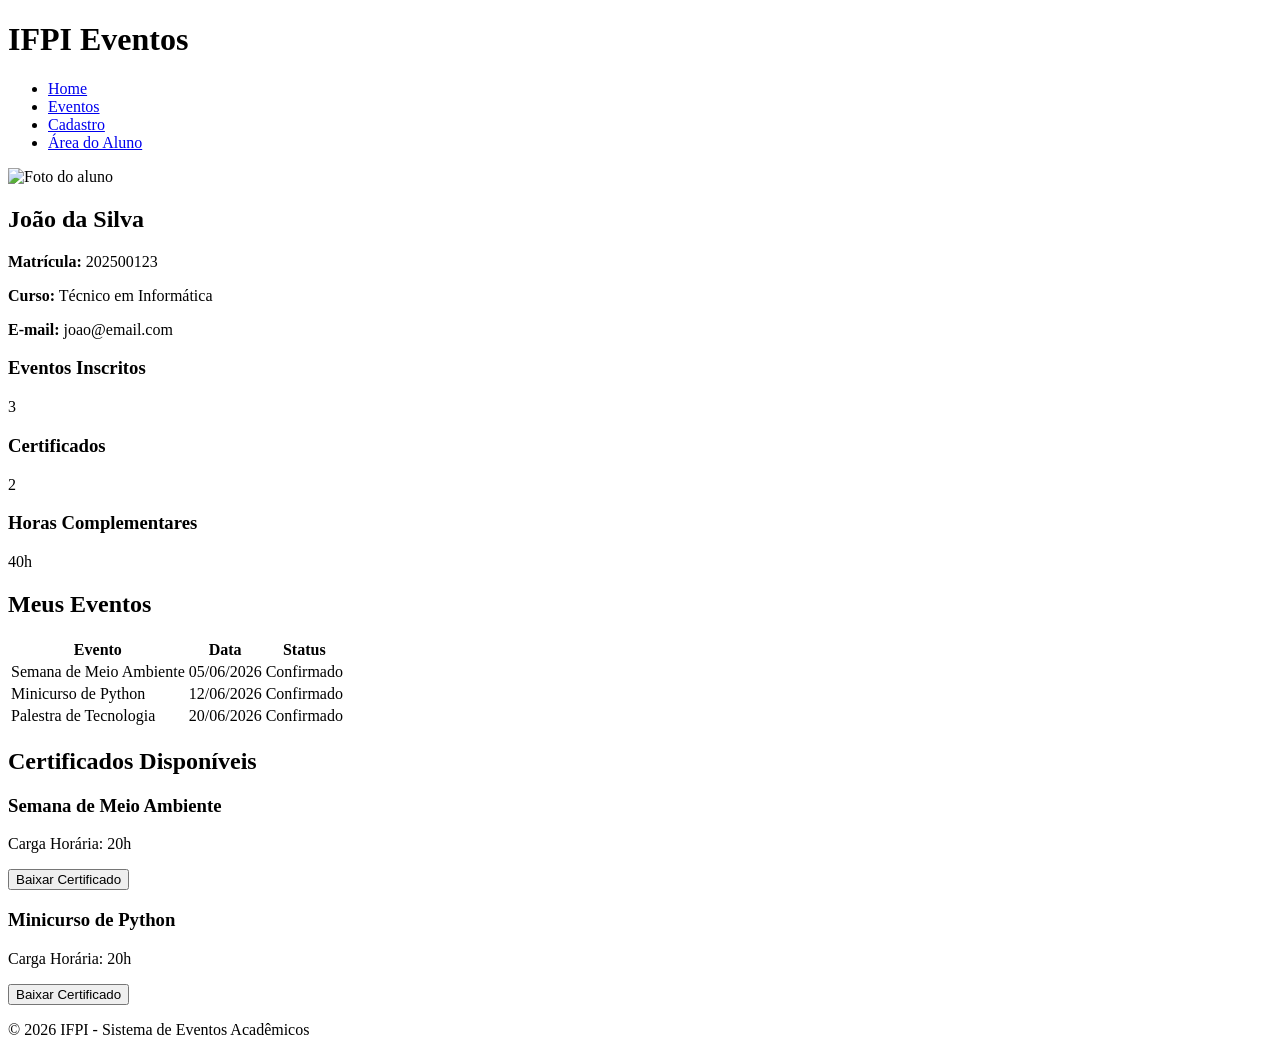
==== aluno.html @ 0d6bc94c "upload de arquivos" ====
<!DOCTYPE html>
<html lang="pt-BR">
<head>
    <meta charset="UTF-8">
    <meta name="viewport" content="width=device-width, initial-scale=1.0">
    <title>Área do Aluno - IFPI</title>

    <link rel="stylesheet" href="css/style.css">
</head>
<body>

   
    <header>

        <div class="logo">
            <h1>IFPI Eventos</h1>
        </div>

        <nav>
            <ul>
                <li><a href="index.html">Home</a></li>
                <li><a href="eventos.html">Eventos</a></li>
                <li><a href="cadastro.html">Cadastro</a></li>
                <li><a href="aluno.html">Área do Aluno</a></li>
            </ul>
        </nav>

    </header>

    <section class="perfil-aluno">

        <img src="imagens/perfil-aluno.jpg" alt="Foto do aluno">

        <h2>João da Silva</h2>

        <p><strong>Matrícula:</strong> 202500123</p>

        <p><strong>Curso:</strong> Técnico em Informática</p>

        <p><strong>E-mail:</strong> joao@email.com</p>

    </section>

    
    <section class="resumo">

        <div class="card-resumo">
            <h3>Eventos Inscritos</h3>
            <p>3</p>
        </div>

        <div class="card-resumo">
            <h3>Certificados</h3>
            <p>2</p>
        </div>

        <div class="card-resumo">
            <h3>Horas Complementares</h3>
            <p>40h</p>
        </div>

    </section>

    
    <section class="inscricoes">

        <h2>Meus Eventos</h2>

        <table>

            <tr>
                <th>Evento</th>
                <th>Data</th>
                <th>Status</th>
            </tr>

            <tr>
                <td>Semana de Meio Ambiente</td>
                <td>05/06/2026</td>
                <td>Confirmado</td>
            </tr>

            <tr>
                <td>Minicurso de Python</td>
                <td>12/06/2026</td>
                <td>Confirmado</td>
            </tr>

            <tr>
                <td>Palestra de Tecnologia</td>
                <td>20/06/2026</td>
                <td>Confirmado</td>
            </tr>

        </table>

    </section>

    
    <section class="certificados">

        <h2>Certificados Disponíveis</h2>

        <div class="lista-certificados">

            <article class="certificado">

                <h3>Semana de Meio Ambiente</h3>

                <p>Carga Horária: 20h</p>

                <button>Baixar Certificado</button>

            </article>

            <article class="certificado">

                <h3>Minicurso de Python</h3>

                <p>Carga Horária: 20h</p>

                <button>Baixar Certificado</button>

            </article>

        </div>

    </section>

    
    <footer>

        <p>
            © 2026 IFPI - Sistema de Eventos Acadêmicos
        </p>

    </footer>

</body>
</html>
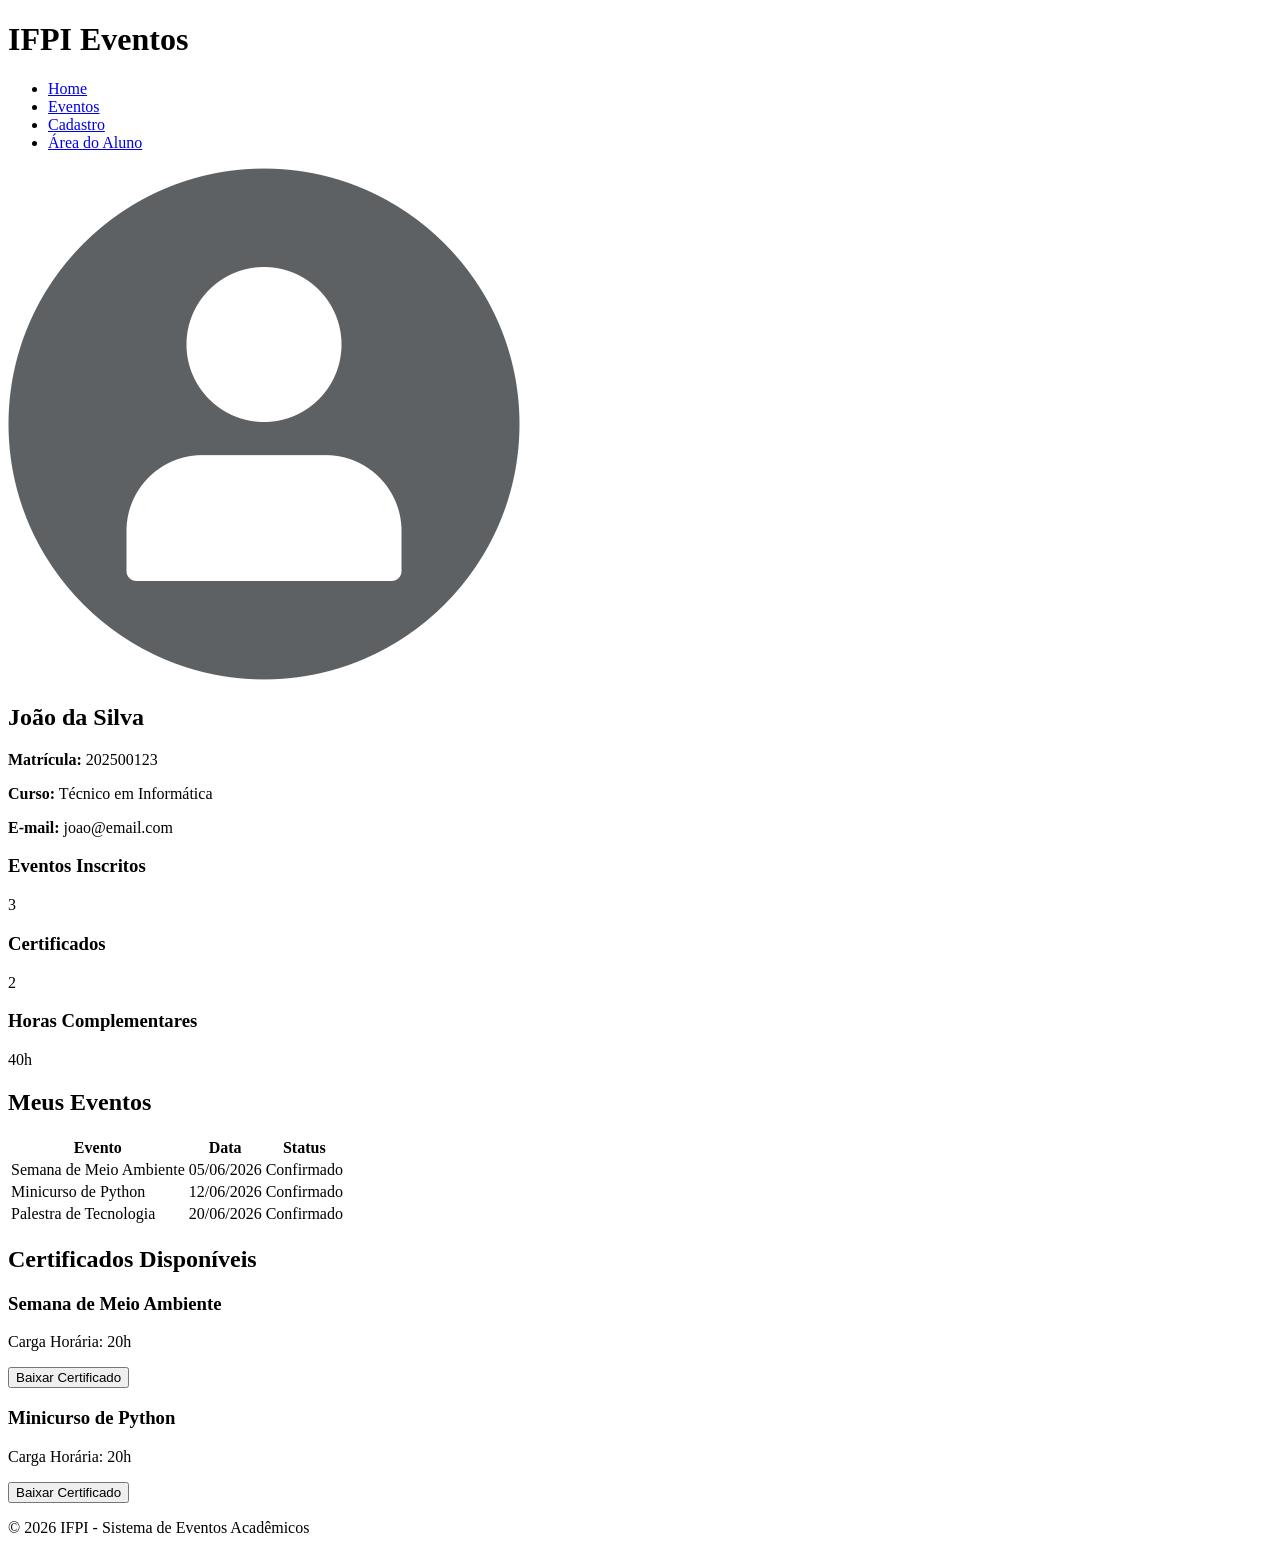
==== commit 13f8801f: "upload" ====
--- a/aluno.html
+++ b/aluno.html
@@ -29,7 +29,7 @@
 
     <section class="perfil-aluno">
 
-        <img src="imagens/perfil-aluno.jpg" alt="Foto do aluno">
+        <img src="img/perfil.png" alt="Foto do aluno">
 
         <h2>João da Silva</h2>
 
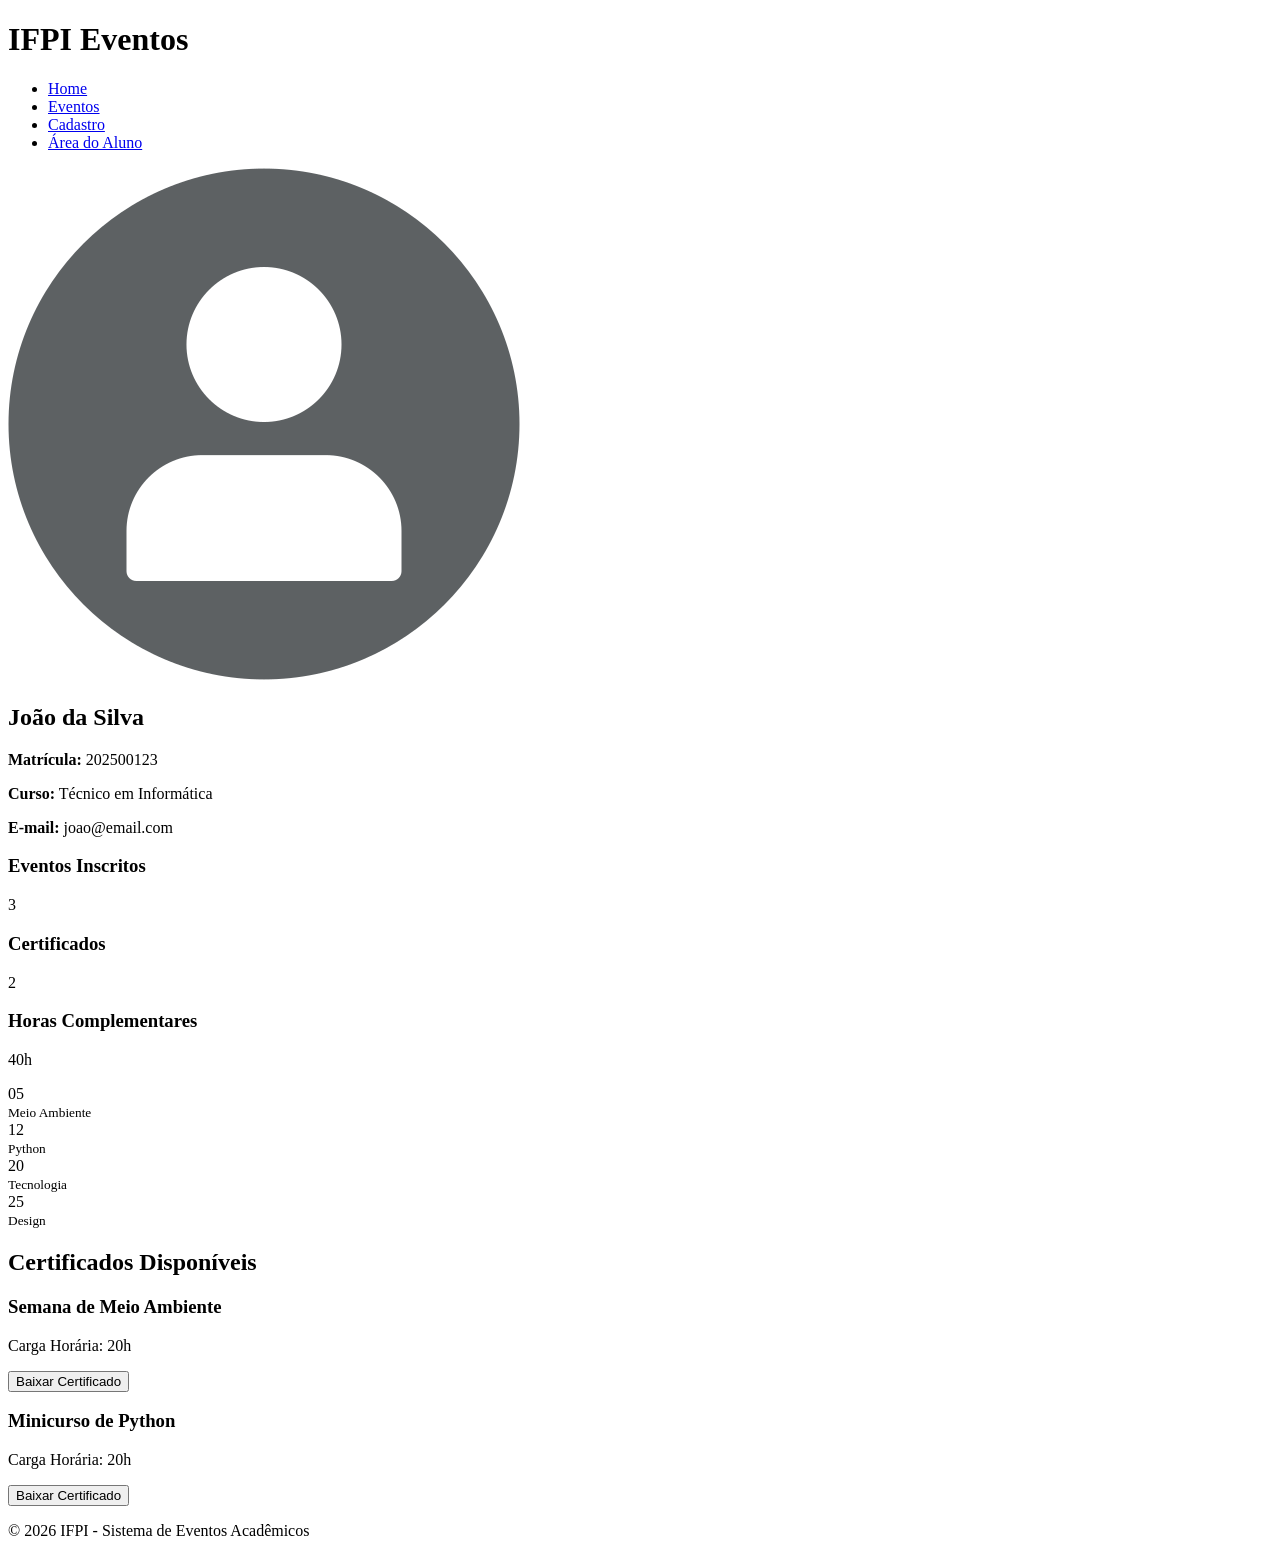
==== commit d08e5cbe: "upload" ====
--- a/aluno.html
+++ b/aluno.html
@@ -62,40 +62,25 @@
     </section>
 
     
-    <section class="inscricoes">
+    <div class="calendar-day highlight">
+  05<br>
+  <small>Meio Ambiente</small>
+</div>
 
-        <h2>Meus Eventos</h2>
+<div class="calendar-day highlight">
+  12<br>
+  <small>Python</small>
+</div>
 
-        <table>
+<div class="calendar-day highlight">
+  20<br>
+  <small>Tecnologia</small>
+</div>
 
-            <tr>
-                <th>Evento</th>
-                <th>Data</th>
-                <th>Status</th>
-            </tr>
-
-            <tr>
-                <td>Semana de Meio Ambiente</td>
-                <td>05/06/2026</td>
-                <td>Confirmado</td>
-            </tr>
-
-            <tr>
-                <td>Minicurso de Python</td>
-                <td>12/06/2026</td>
-                <td>Confirmado</td>
-            </tr>
-
-            <tr>
-                <td>Palestra de Tecnologia</td>
-                <td>20/06/2026</td>
-                <td>Confirmado</td>
-            </tr>
-
-        </table>
-
-    </section>
-
+<div class="calendar-day highlight">
+  25<br>
+  <small>Design</small>
+</div>
     
     <section class="certificados">
 
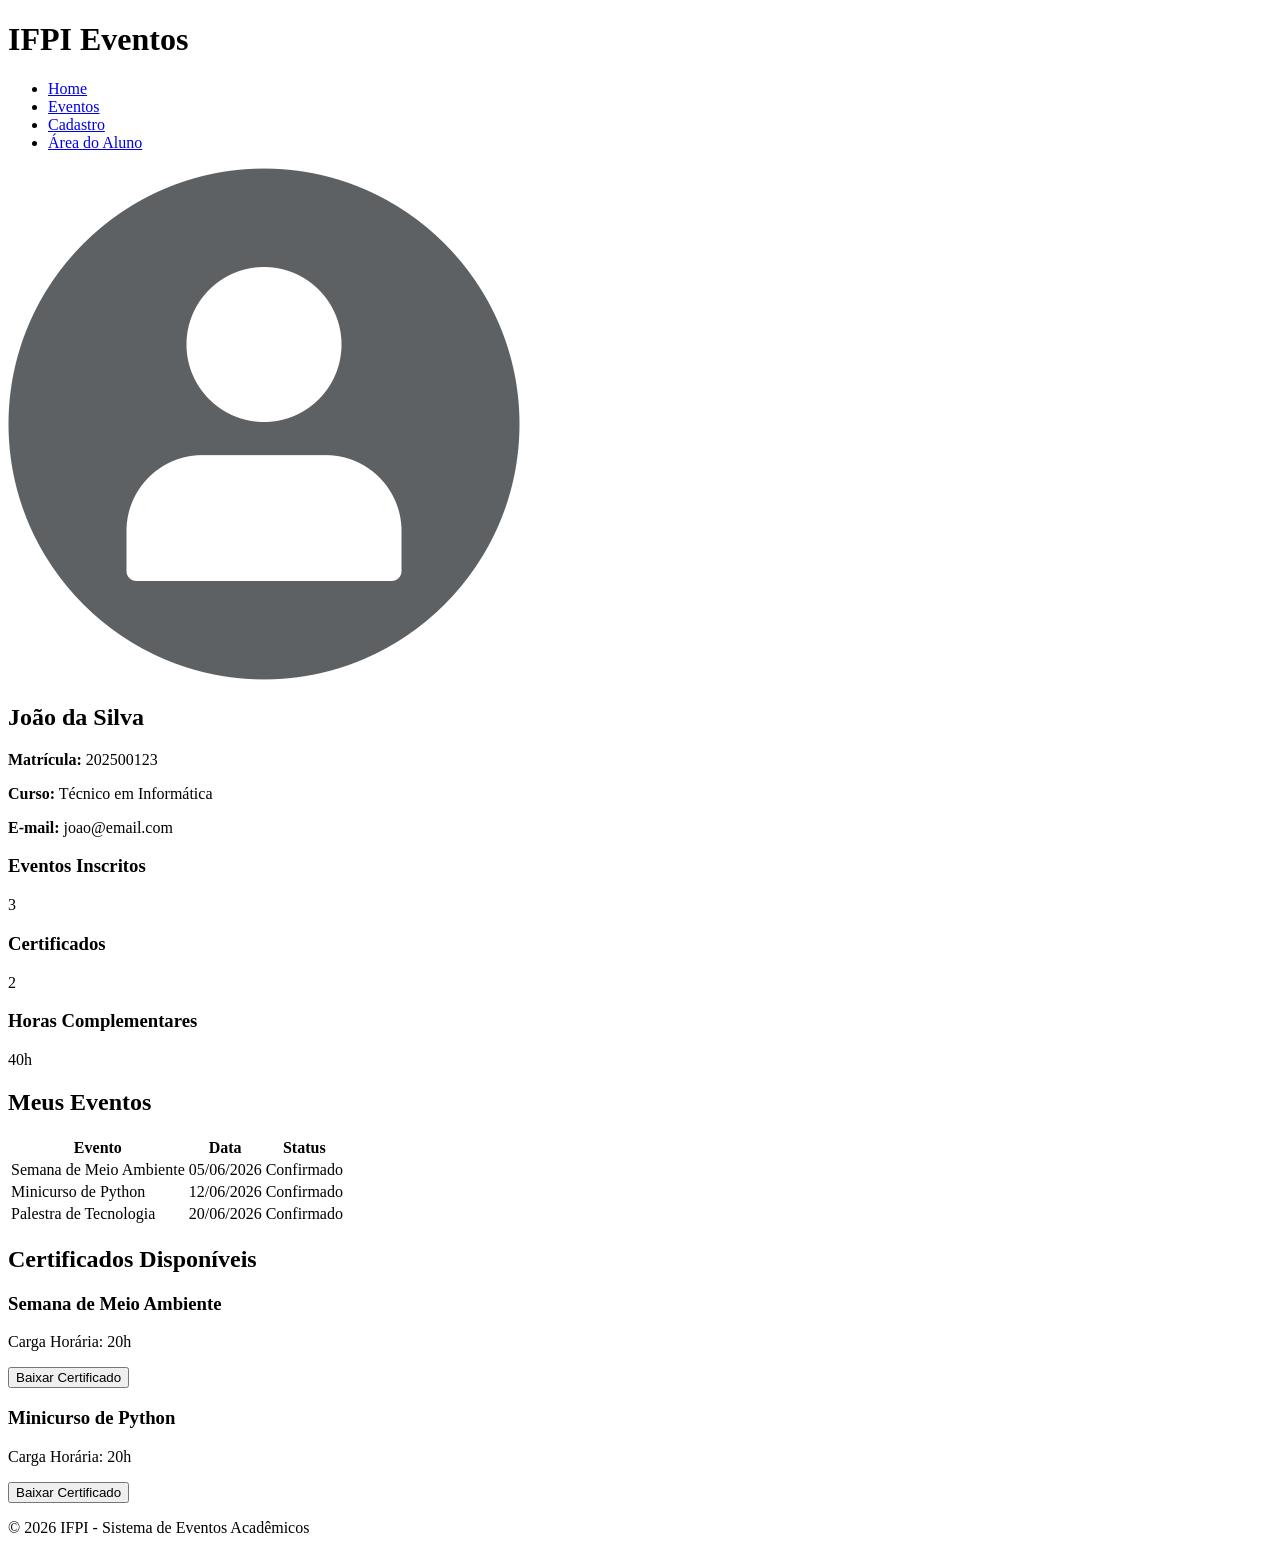
==== commit 4474e2d9: "comit" ====
--- a/aluno.html
+++ b/aluno.html
@@ -62,25 +62,40 @@
     </section>
 
     
-    <div class="calendar-day highlight">
-  05<br>
-  <small>Meio Ambiente</small>
-</div>
+    <section class="inscricoes">
 
-<div class="calendar-day highlight">
-  12<br>
-  <small>Python</small>
-</div>
+        <h2>Meus Eventos</h2>
 
-<div class="calendar-day highlight">
-  20<br>
-  <small>Tecnologia</small>
-</div>
+        <table>
 
-<div class="calendar-day highlight">
-  25<br>
-  <small>Design</small>
-</div>
+            <tr>
+                <th>Evento</th>
+                <th>Data</th>
+                <th>Status</th>
+            </tr>
+
+            <tr>
+                <td>Semana de Meio Ambiente</td>
+                <td>05/06/2026</td>
+                <td>Confirmado</td>
+            </tr>
+
+            <tr>
+                <td>Minicurso de Python</td>
+                <td>12/06/2026</td>
+                <td>Confirmado</td>
+            </tr>
+
+            <tr>
+                <td>Palestra de Tecnologia</td>
+                <td>20/06/2026</td>
+                <td>Confirmado</td>
+            </tr>
+
+        </table>
+
+    </section>
+
     
     <section class="certificados">
 
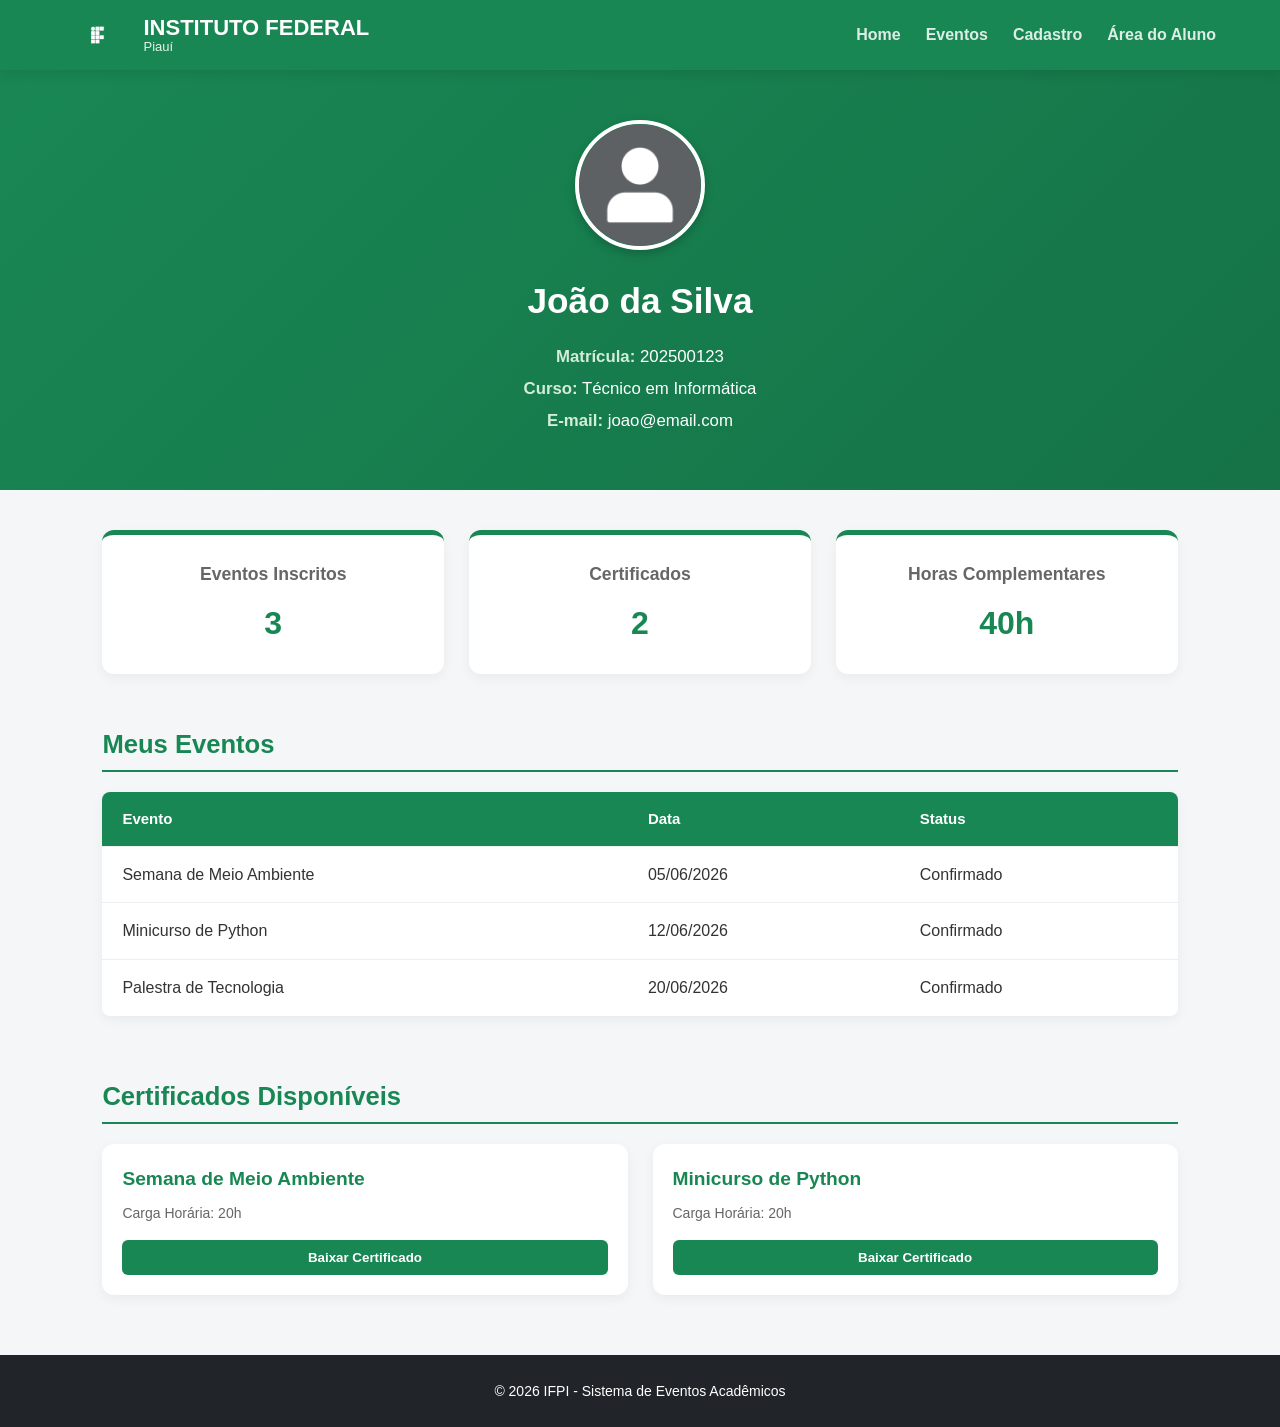
==== commit 52dcc1e8: "j" ====
--- a/aluno.html
+++ b/aluno.html
@@ -5,16 +5,20 @@
     <meta name="viewport" content="width=device-width, initial-scale=1.0">
     <title>Área do Aluno - IFPI</title>
 
-    <link rel="stylesheet" href="css/style.css">
+    <link rel="stylesheet" href="css/aluno.css">
 </head>
 <body>
 
    
     <header>
 
-        <div class="logo">
-            <h1>IFPI Eventos</h1>
-        </div>
+      <div class="logo">
+    <img src="img/logo.png" alt="Logo IFPI">
+
+    <div class="logo-texto">
+        <h1>INSTITUTO FEDERAL</h1>
+        <h4>Piauí</h4>
+    </div>
 
         <nav>
             <ul>
--- a/css/aluno.css
+++ b/css/aluno.css
@@ -0,0 +1,362 @@
+/* ==========================================================================
+   1. RESET, CONFIGURAÇÕES GERAIS E COMPATIBILIDADE DA HOME
+   ========================================================================== */
+* {
+    margin: 0;
+    padding: 0;
+    box-sizing: border-box;
+}
+
+body {
+    font-family: Arial, sans-serif;
+    background-color: #f4f6f8;
+    color: #333;
+    line-height: 1.6;
+}
+
+/* ==========================================================================
+   2. CABEÇALHO (HEADER) E MENU DE NAVEGAÇÃO (IDÊNTICO À HOME)
+   ========================================================================== */
+header {
+    background-color: #198754; 
+    display: flex;
+    align-items: center;
+    padding: 10px 5%; 
+    min-height: 70px; 
+    box-shadow: 0 4px 12px rgba(0, 0, 0, 0.1);
+    position: relative; /* Mantém o cabeçalho como ponto de referência */
+    z-index: 1000;
+    width: 100%;
+}
+
+/* Container da Logo */
+.logo {
+    display: flex;
+    align-items: center;
+    gap: 12px;
+}
+
+.logo img {
+    height: 45px;
+    width: auto;
+    display: block;
+}
+
+.logo-texto {
+    display: flex;
+    flex-direction: column;
+    justify-content: center;
+}
+
+.logo-texto h1 {
+    color: #ffffff;
+    font-size: 18px;
+    font-weight: 700;
+    white-space: nowrap;
+    margin: 0;
+    line-height: 1.1;
+}
+
+.logo-texto h4 {
+    color: rgba(255, 255, 255, 0.9);
+    font-size: 13px;
+    font-weight: 400;
+    margin: 0;
+    line-height: 1.1;
+}
+
+/* Também mantém compatibilidade caso o HTML antigo com apenas h1 esteja rodando */
+.logo h1 {
+    color: #ffffff;
+    font-size: 22px;
+    font-weight: 700;
+    white-space: nowrap;
+    margin: 0;
+}
+
+/* FORÇANDO O MENU PARA A DIREITA (INDEPENDENTE DO HTML) */
+nav {
+    position: absolute;
+    right: 5%; /* Alinha perfeitamente com a margem direita do header */
+    top: 50%;
+    transform: translateY(-50%); /* Centraliza o menu verticalmente */
+}
+
+nav ul {
+    display: flex;
+    list-style: none;
+    gap: 25px;
+    margin: 0;
+    padding: 0;
+}
+
+nav ul li a {
+    color: rgba(255, 255, 255, 0.85);
+    text-decoration: none;
+    font-weight: 600;
+    font-size: 16px;
+    transition: color 0.2s ease;
+    white-space: nowrap;
+}
+
+nav ul li a:hover {
+    color: #ffffff;
+}
+
+/* ==========================================================================
+   3. SEÇÃO: PERFIL DO ALUNO (BANNER PRINCIPAL)
+   ========================================================================== */
+.perfil-aluno {
+    background: linear-gradient(135deg, #198754, #157347);
+    color: white;
+    text-align: center;
+    padding: 50px 20px;
+}
+
+.perfil-aluno img {
+    width: 130px;
+    height: 130px;
+    border-radius: 50%;
+    object-fit: cover;
+    border: 4px solid white;
+    box-shadow: 0 4px 10px rgba(0, 0, 0, 0.2);
+    margin-bottom: 15px;
+}
+
+.perfil-aluno h2 {
+    font-size: 2.2rem;
+    margin-bottom: 15px;
+}
+
+.perfil-aluno p {
+    font-size: 1.05rem;
+    margin-bottom: 5px;
+    font-weight: 300;
+}
+
+.perfil-aluno p strong {
+    color: #d4edda;
+    font-weight: bold;
+}
+
+/* ==========================================================================
+   4. SEÇÃO: RESUMO (CARDS DE HORAS E EVENTOS)
+   ========================================================================== */
+.resumo {
+    display: grid;
+    grid-template-columns: repeat(auto-fit, minmax(250px, 1fr));
+    gap: 25px;
+    padding: 40px 8% 20px;
+}
+
+.card-resumo {
+    background: white;
+    border-radius: 12px;
+    padding: 25px;
+    text-align: center;
+    box-shadow: 0 4px 12px rgba(0,0,0,0.05);
+    border-top: 5px solid #198754; /* Linha verde no topo do card */
+    transition: transform 0.3s ease;
+}
+
+.card-resumo:hover {
+    transform: translateY(-5px);
+}
+
+.card-resumo h3 {
+    color: #666;
+    font-size: 1.1rem;
+    margin-bottom: 10px;
+}
+
+.card-resumo p {
+    color: #198754;
+    font-size: 2rem;
+    font-weight: bold;
+}
+
+/* ==========================================================================
+   5. SEÇÃO: INSCRIÇÕES (TABELA DE EVENTOS)
+   ========================================================================== */
+.inscricoes {
+    padding: 30px 8%;
+}
+
+.inscricoes h2 {
+    color: #198754;
+    font-size: 1.6rem;
+    margin-bottom: 20px;
+    border-bottom: 2px solid #198754;
+    padding-bottom: 5px;
+}
+
+/* Estilização da Tabela */
+table {
+    width: 100%;
+    border-collapse: collapse;
+    background: white;
+    border-radius: 8px;
+    overflow: hidden;
+    box-shadow: 0 4px 12px rgba(0,0,0,0.05);
+}
+
+th, td {
+    padding: 15px 20px;
+    text-align: left;
+}
+
+th {
+    background-color: #198754;
+    color: white;
+    font-weight: bold;
+    font-size: 15px;
+}
+
+tr {
+    border-bottom: 1px solid #eee;
+}
+
+tr:last-child {
+    border-bottom: none;
+}
+
+tr:hover {
+    background-color: #f8f9fa; /* Efeito hover discreto nas linhas */
+}
+
+/* ==========================================================================
+   6. SEÇÃO: CERTIFICADOS
+   ========================================================================== */
+.certificados {
+    padding: 30px 8% 60px;
+}
+
+.certificados h2 {
+    color: #198754;
+    font-size: 1.6rem;
+    margin-bottom: 20px;
+    border-bottom: 2px solid #198754;
+    padding-bottom: 5px;
+}
+
+.lista-certificados {
+    display: grid;
+    grid-template-columns: repeat(auto-fit, minmax(300px, 1fr));
+    gap: 25px;
+}
+
+.certificado {
+    background: white;
+    border-radius: 12px;
+    padding: 20px;
+    box-shadow: 0 4px 12px rgba(0,0,0,0.05);
+    display: flex;
+    flex-direction: column;
+    justify-content: space-between;
+}
+
+.certificado h3 {
+    color: #198754;
+    font-size: 1.2rem;
+    margin-bottom: 8px;
+}
+
+.certificado p {
+    color: #666;
+    font-size: 14px;
+    margin-bottom: 15px;
+}
+
+.certificado button {
+    background-color: #198754;
+    color: white;
+    border: none;
+    padding: 10px;
+    border-radius: 6px;
+    font-weight: bold;
+    cursor: pointer;
+    transition: 0.3s;
+    width: 100%;
+}
+
+.certificado button:hover {
+    background-color: #146c43;
+}
+
+/* ==========================================================================
+   7. RODAPÉ (FOOTER)
+   ========================================================================== */
+footer {
+    background-color: #212529;
+    color: white;
+    text-align: center;
+    padding: 25px 20px;
+    font-size: 14px;
+    width: 100%;
+}
+
+/* ==========================================================================
+   8. RESPONSIVIDADE (Telas menores e Celulares)
+   ========================================================================== */
+@media (max-width: 768px) {
+    header {
+        flex-direction: column;
+        gap: 15px;
+        text-align: center;
+        padding: 20px;
+    }
+
+    nav {
+        margin-left: 0;
+    }
+
+    nav ul {
+        flex-wrap: wrap;
+        justify-content: center;
+        gap: 15px;
+    }
+
+    .perfil-aluno h2 {
+        font-size: 1.8rem;
+    }
+
+    /* Transforma a tabela em blocos legíveis no celular */
+    table, thead, tbody, th, td, tr {
+        display: block;
+    }
+
+    th {
+        display: none; /* Esconde o cabeçalho da tabela no mobile */
+    }
+
+    tr {
+        margin-bottom: 15px;
+        box-shadow: 0 2px 5px rgba(0,0,0,0.05);
+        border: 1px solid #eee;
+        border-radius: 8px;
+    }
+
+    td {
+        text-align: right;
+        padding-left: 50%;
+        position: relative;
+        border-bottom: 1px solid #eee;
+    }
+
+    td:last-child {
+        border-bottom: none;
+    }
+
+    /* Adiciona etiquetas automáticas para identificar os dados na tabela mobile */
+    td::before {
+        content: attr(data-label); /* Dica: se quiser usar isso perfeito, adicione data-label="Evento" no HTML */
+        position: absolute;
+        left: 20px;
+        width: 45%;
+        padding-right: 10px;
+        white-space: nowrap;
+        text-align: left;
+        font-weight: bold;
+        color: #198754;
+    }
+}
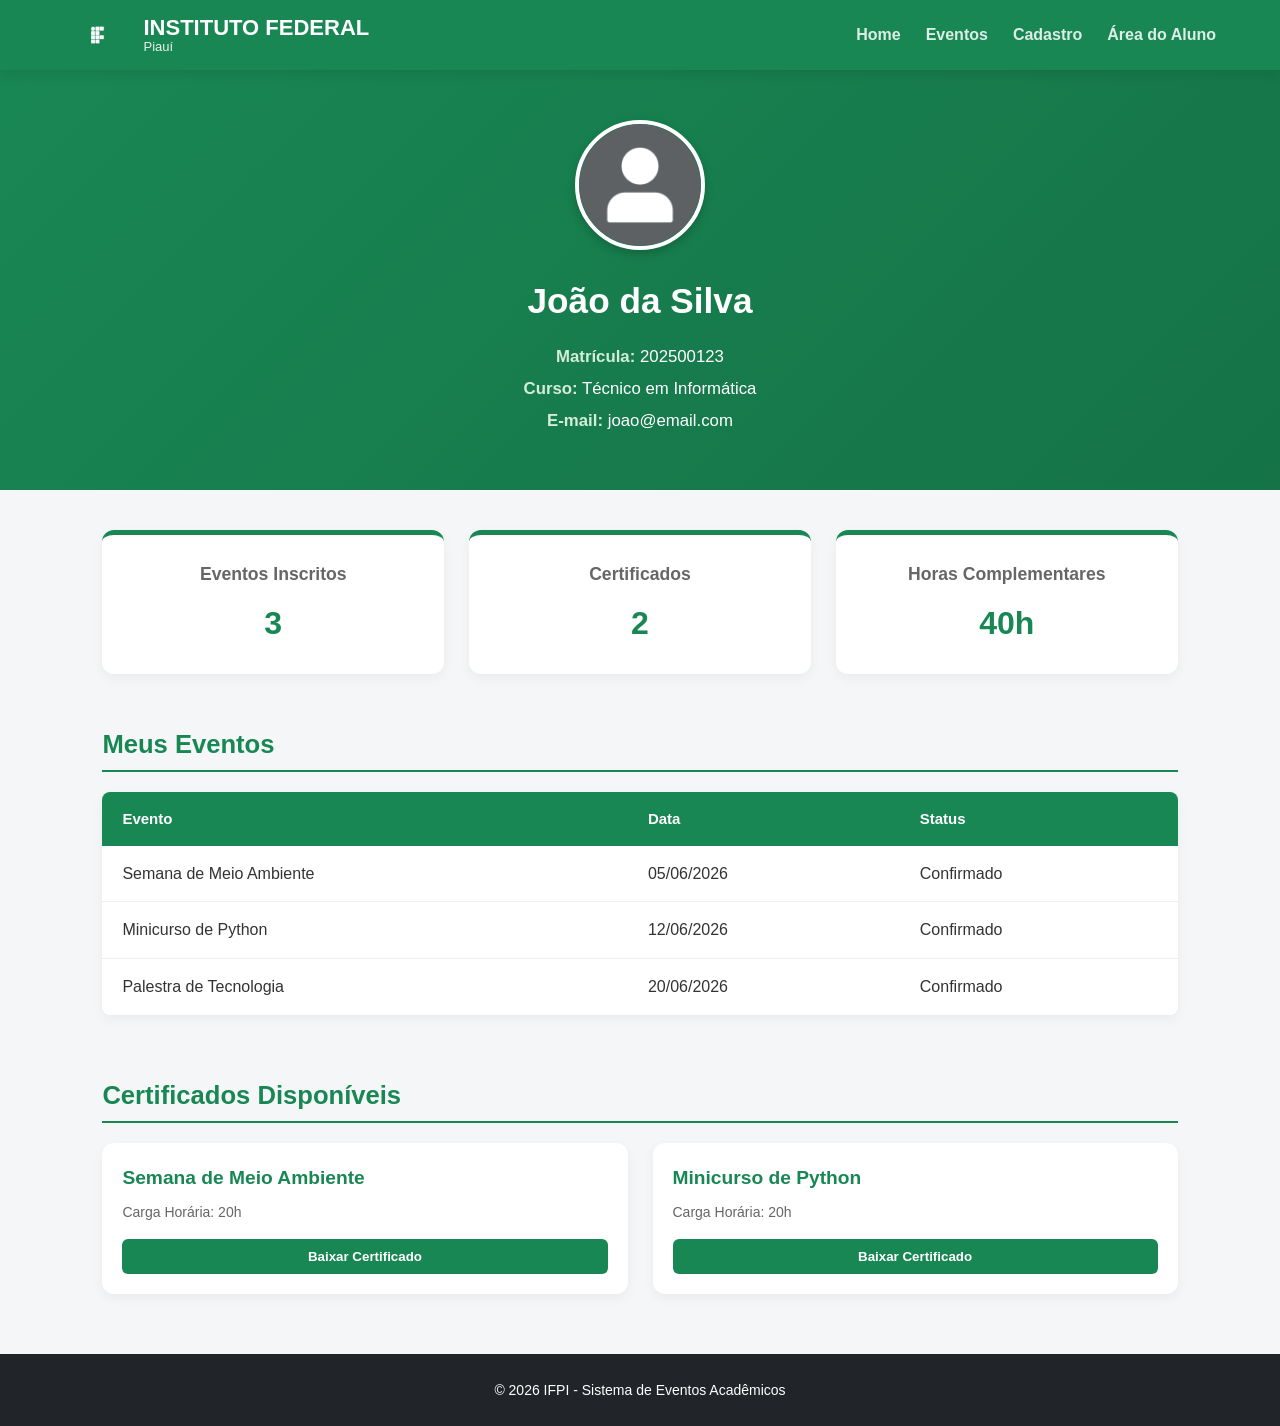
==== commit 1c8b426c: "jjjj" ====
--- a/aluno.html
+++ b/aluno.html
@@ -66,35 +66,38 @@
     </section>
 
     
-    <section class="inscricoes">
+   <section class="inscricoes">
 
         <h2>Meus Eventos</h2>
 
         <table>
+            <thead>
+                <tr>
+                    <th>Evento</th>
+                    <th>Data</th>
+                    <th>Status</th>
+                </tr>
+            </thead>
+            
+            <tbody>
+                <tr>
+                    <td data-label="Evento">Semana de Meio Ambiente</td>
+                    <td data-label="Data">05/06/2026</td>
+                    <td data-label="Status">Confirmado</td>
+                </tr>
 
-            <tr>
-                <th>Evento</th>
-                <th>Data</th>
-                <th>Status</th>
-            </tr>
+                <tr>
+                    <td data-label="Evento">Minicurso de Python</td>
+                    <td data-label="Data">12/06/2026</td>
+                    <td data-label="Status">Confirmado</td>
+                </tr>
 
-            <tr>
-                <td>Semana de Meio Ambiente</td>
-                <td>05/06/2026</td>
-                <td>Confirmado</td>
-            </tr>
-
-            <tr>
-                <td>Minicurso de Python</td>
-                <td>12/06/2026</td>
-                <td>Confirmado</td>
-            </tr>
-
-            <tr>
-                <td>Palestra de Tecnologia</td>
-                <td>20/06/2026</td>
-                <td>Confirmado</td>
-            </tr>
+                <tr>
+                    <td data-label="Evento">Palestra de Tecnologia</td>
+                    <td data-label="Data">20/06/2026</td>
+                    <td data-label="Status">Confirmado</td>
+                </tr>
+            </tbody>
 
         </table>
 
--- a/css/aluno.css
+++ b/css/aluno.css
@@ -24,7 +24,7 @@
     padding: 10px 5%; 
     min-height: 70px; 
     box-shadow: 0 4px 12px rgba(0, 0, 0, 0.1);
-    position: relative; /* Mantém o cabeçalho como ponto de referência */
+    position: relative; /* Mantém o cabeçalho como ponto de referência original */
     z-index: 1000;
     width: 100%;
 }
@@ -65,7 +65,7 @@
     line-height: 1.1;
 }
 
-/* Também mantém compatibilidade caso o HTML antigo com apenas h1 esteja rodando */
+/* Mantém compatibilidade caso o HTML antigo com apenas h1 esteja rodando */
 .logo h1 {
     color: #ffffff;
     font-size: 22px;
@@ -74,7 +74,7 @@
     margin: 0;
 }
 
-/* FORÇANDO O MENU PARA A DIREITA (INDEPENDENTE DO HTML) */
+/* FORÇANDO O MENU PARA A DIREITA (Original do seu projeto) */
 nav {
     position: absolute;
     right: 5%; /* Alinha perfeitamente com a margem direita do header */
@@ -155,7 +155,7 @@
     padding: 25px;
     text-align: center;
     box-shadow: 0 4px 12px rgba(0,0,0,0.05);
-    border-top: 5px solid #198754; /* Linha verde no topo do card */
+    border-top: 5px solid #198754;
     transition: transform 0.3s ease;
 }
 
@@ -190,7 +190,6 @@
     padding-bottom: 5px;
 }
 
-/* Estilização da Tabela */
 table {
     width: 100%;
     border-collapse: collapse;
@@ -221,7 +220,7 @@
 }
 
 tr:hover {
-    background-color: #f8f9fa; /* Efeito hover discreto nas linhas */
+    background-color: #f8f9fa;
 }
 
 /* ==========================================================================
@@ -296,65 +295,104 @@
 }
 
 /* ==========================================================================
-   8. RESPONSIVIDADE (Telas menores e Celulares)
+   8. RESPONSIVIDADE CORRIGIDA (Menu expansivo, tabelas e cards adaptados)
    ========================================================================== */
 @media (max-width: 768px) {
+    
+    /* 1. Correção do Menu e Cabeçalho */
     header {
         flex-direction: column;
-        gap: 15px;
+        align-items: center;
+        gap: 20px;
+        padding: 20px 5%;
+        min-height: auto;
+    }
+
+    .logo {
+        flex-direction: column;
         text-align: center;
-        padding: 20px;
+        gap: 8px;
     }
 
     nav {
-        margin-left: 0;
+        position: static; 
+        transform: none;  
+        width: 100%;      
     }
 
     nav ul {
-        flex-wrap: wrap;
+        flex-direction: row; 
+        flex-wrap: wrap;      
         justify-content: center;
-        gap: 15px;
-    }
-
+        gap: 12px;           
+        width: 100%;
+    }
+
+    nav ul li {
+        flex: 1 1 auto; 
+        text-align: center;
+    }
+
+    nav ul li a {
+        display: block;
+        padding: 8px 12px;
+        background-color: rgba(255, 255, 255, 0.1); 
+        border-radius: 6px;
+        font-size: 15px; 
+    }
+
+    /* 2. Redução de margens gerais no celular para ganhar espaço */
     .perfil-aluno h2 {
         font-size: 1.8rem;
     }
 
-    /* Transforma a tabela em blocos legíveis no celular */
+    .resumo, .inscricoes, .certificados {
+        padding: 20px 4%; /* Usa melhor as laterais da tela do celular */
+    }
+
+    .resumo {
+        gap: 15px; /* Deixa os cards de resumo mais próximos */
+    }
+
+    /* 3. Reestruturação da Tabela para virar blocos/cards */
     table, thead, tbody, th, td, tr {
         display: block;
+        width: 100%;
     }
 
     th {
-        display: none; /* Esconde o cabeçalho da tabela no mobile */
+        display: none; /* Esconde o cabeçalho original em linha */
     }
 
     tr {
-        margin-bottom: 15px;
-        box-shadow: 0 2px 5px rgba(0,0,0,0.05);
-        border: 1px solid #eee;
-        border-radius: 8px;
+        margin-bottom: 20px;
+        box-shadow: 0 4px 10px rgba(0,0,0,0.05);
+        border: 1px solid #e2e8f0;
+        border-radius: 10px;
+        background: white;
+        overflow: hidden;
     }
 
     td {
         text-align: right;
-        padding-left: 50%;
+        padding: 12px 20px;
+        padding-left: 45%; /* Abre espaço na esquerda para o texto fixo */
         position: relative;
-        border-bottom: 1px solid #eee;
+        border-bottom: 1px solid #f1f5f9;
     }
 
     td:last-child {
         border-bottom: none;
     }
 
-    /* Adiciona etiquetas automáticas para identificar os dados na tabela mobile */
+    /* Injeta o nome da coluna de forma elegante no lado esquerdo do celular */
     td::before {
-        content: attr(data-label); /* Dica: se quiser usar isso perfeito, adicione data-label="Evento" no HTML */
+        content: attr(data-label); 
         position: absolute;
         left: 20px;
-        width: 45%;
-        padding-right: 10px;
-        white-space: nowrap;
+        top: 50%;
+        transform: translateY(-50%); /* Centraliza o texto verticalmente */
+        width: 40%;
         text-align: left;
         font-weight: bold;
         color: #198754;
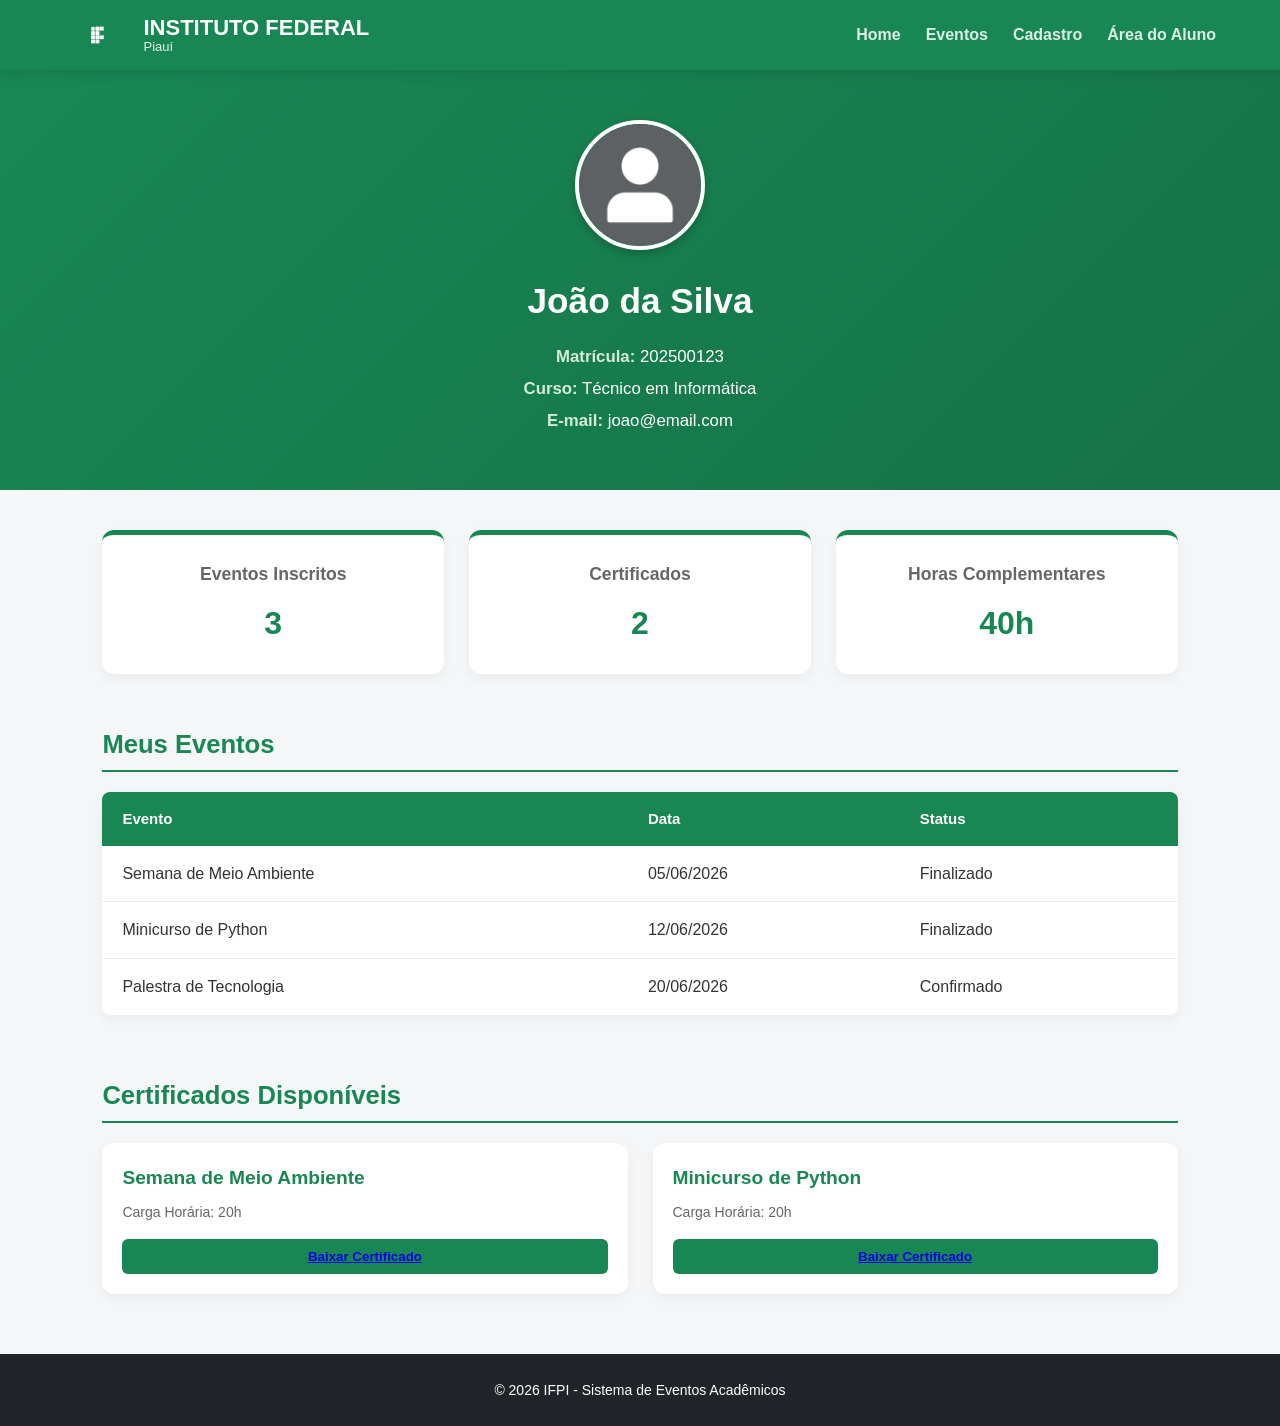
==== commit 689aedc5: "atualização" ====
--- a/aluno.html
+++ b/aluno.html
@@ -83,13 +83,13 @@
                 <tr>
                     <td data-label="Evento">Semana de Meio Ambiente</td>
                     <td data-label="Data">05/06/2026</td>
-                    <td data-label="Status">Confirmado</td>
+                    <td data-label="Status">Finalizado</td>
                 </tr>
 
                 <tr>
                     <td data-label="Evento">Minicurso de Python</td>
                     <td data-label="Data">12/06/2026</td>
-                    <td data-label="Status">Confirmado</td>
+                    <td data-label="Status">Finalizado</td>
                 </tr>
 
                 <tr>
@@ -116,7 +116,7 @@
 
                 <p>Carga Horária: 20h</p>
 
-                <button>Baixar Certificado</button>
+                <button><a href="img/certificado1.png" download>Baixar Certificado</a></button>
 
             </article>
 
@@ -126,7 +126,7 @@
 
                 <p>Carga Horária: 20h</p>
 
-                <button>Baixar Certificado</button>
+                <button><a href="img/certificado2.png" download>Baixar Certificado</a></button>
 
             </article>
 
